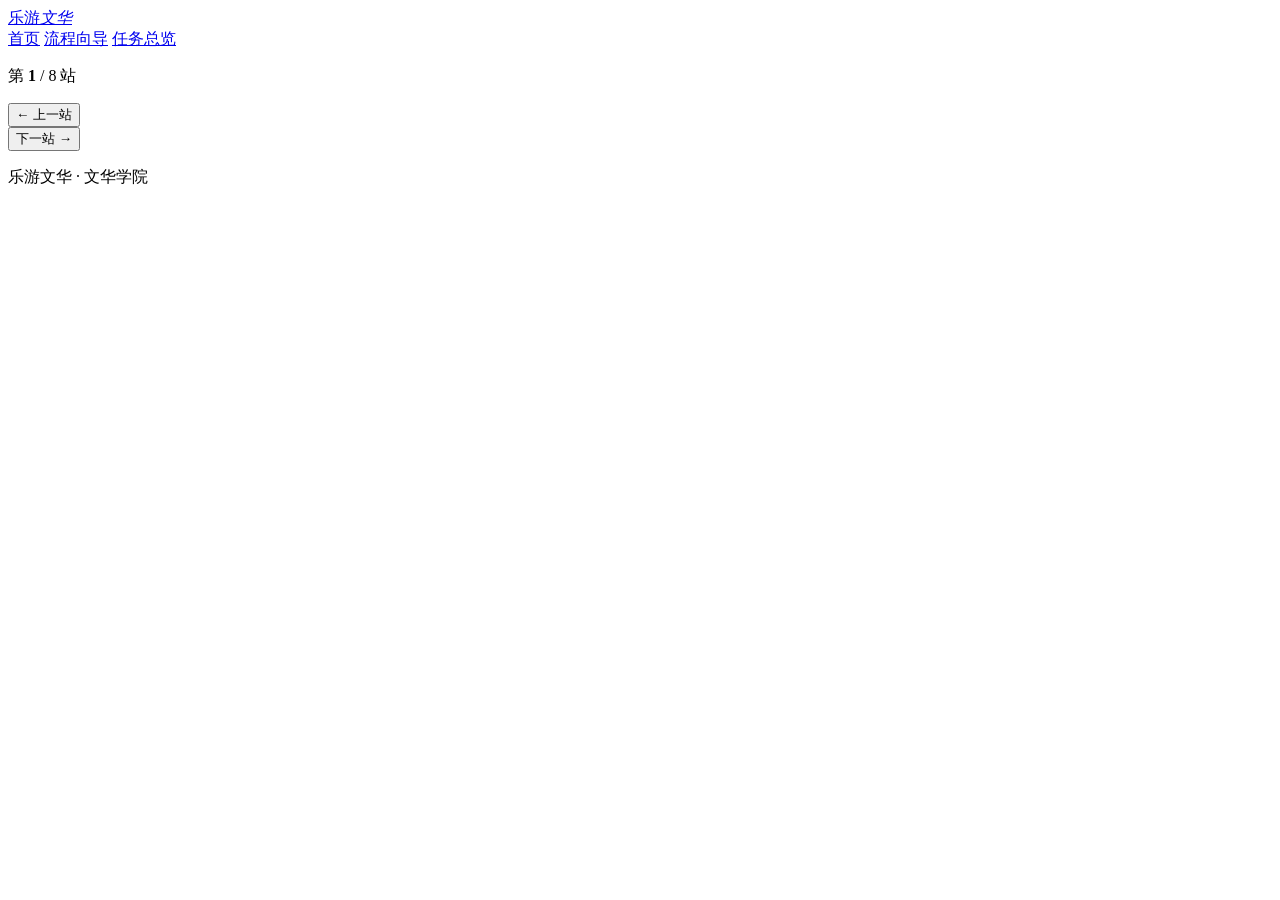
==== guide.html @ 614753ce "add guide.html" ====
<!DOCTYPE html>
<html lang="zh-CN">
<head>
  <meta charset="UTF-8">
  <meta name="viewport" content="width=device-width, initial-scale=1.0">
  <title>流程向导 · 乐游文华</title>
  <link rel="stylesheet" href="css/style.css">
</head>
<body data-page="guide">
  <div class="leaf-field" id="leafField"></div>

  <header class="nav">
    <div class="container nav-inner">
      <a class="brand" href="index.html">
        <span class="leaf-icon brand-leaf"></span>
        <span>乐游<em>文华</em></span>
      </a>
      <nav class="nav-links">
        <a href="index.html">首页</a>
        <a href="guide.html" class="active">流程向导</a>
        <a href="overview.html">任务总览</a>
      </nav>
    </div>
  </header>

  <main class="guide">
    <div class="container">
      <div class="progress-head">
        <p class="p-label">第 <strong id="curIdx">1</strong> / <span id="totalCount">8</span> 站</p>
        <div class="progress-track"><div class="progress-fill" id="progressFill"></div></div>
      </div>

      <div class="task-wrap">
        <div class="task-card" id="taskCard"></div>
      </div>

      <div class="task-nav">
        <button class="btn btn-ghost" id="prevBtn">← 上一站</button>
        <div class="dots" id="dots"></div>
        <button class="btn btn-primary" id="nextBtn">下一站 →</button>
      </div>
    </div>
  </main>

  <footer class="footer">
    <div class="leaf-icon f-leaf"></div>
    <p>乐游文华 · 文华学院</p>
    <p id="footDate"></p>
  </footer>

  <script src="js/data.js"></script>
  <script src="js/main.js"></script>
</body>
</html>
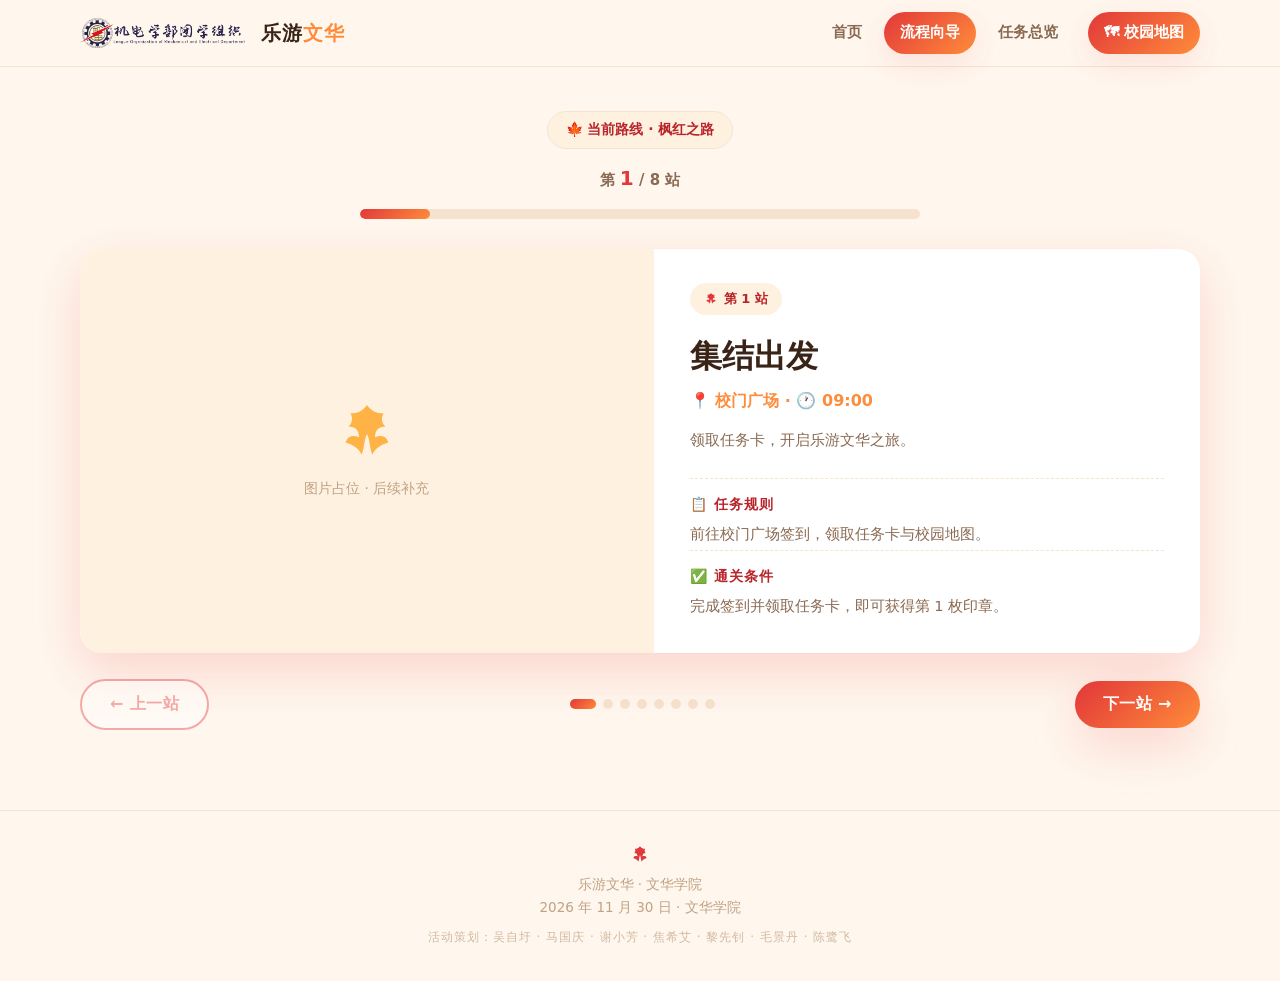
==== commit e3ad863a: "新增路线转盘抽取、校园地图页、页脚策划人名单，补全图片资源" ====
--- a/guide.html
+++ b/guide.html
@@ -12,13 +12,14 @@
   <header class="nav">
     <div class="container nav-inner">
       <a class="brand" href="index.html">
-        <span class="leaf-icon brand-leaf"></span>
+        <img class="brand-logo" src="images/logo.png" alt="团学标志">
         <span>乐游<em>文华</em></span>
       </a>
       <nav class="nav-links">
         <a href="index.html">首页</a>
         <a href="guide.html" class="active">流程向导</a>
         <a href="overview.html">任务总览</a>
+        <a href="map.html" class="map-entry">🗺 校园地图</a>
       </nav>
     </div>
   </header>
@@ -26,6 +27,7 @@
   <main class="guide">
     <div class="container">
       <div class="progress-head">
+        <p class="route-badge" id="routeBadge">🍁 当前路线 · 枫红之路</p>
         <p class="p-label">第 <strong id="curIdx">1</strong> / <span id="totalCount">8</span> 站</p>
         <div class="progress-track"><div class="progress-fill" id="progressFill"></div></div>
       </div>
--- a/css/style.css
+++ b/css/style.css
@@ -0,0 +1,595 @@
+/* ============================================================
+   乐游文华 · 全局样式
+   红橙主题 · 红枫元素 · 现代活泼 · 响应式
+   ============================================================ */
+
+/* ---------- 变量与重置 ---------- */
+:root {
+  --red: #e2383a;
+  --red-dark: #b8242a;
+  --red-deep: #8e1a1e;
+  --orange: #ff8c3a;
+  --orange-light: #ffb347;
+  --yellow: #ffd08a;
+  --grad: linear-gradient(135deg, #e2383a 0%, #ff8c3a 100%);
+  --grad-soft: linear-gradient(135deg, #ff7a3a 0%, #ffb347 100%);
+  --bg: #fff7ee;
+  --bg-warm: #fff1e0;
+  --card: #ffffff;
+  --ink: #3a2417;
+  --ink-soft: #8a6a52;
+  --ink-faint: #c0a284;
+  --line: #f5e3cf;
+  --shadow: 0 10px 32px rgba(226, 56, 58, 0.12);
+  --shadow-lg: 0 18px 50px rgba(226, 56, 58, 0.18);
+  --radius: 22px;
+  --radius-sm: 14px;
+}
+
+* { margin: 0; padding: 0; box-sizing: border-box; }
+
+html { scroll-behavior: smooth; }
+
+body {
+  font-family: "PingFang SC", "Microsoft YaHei", "Hiragino Sans GB", "Segoe UI", system-ui, sans-serif;
+  background: var(--bg);
+  color: var(--ink);
+  line-height: 1.7;
+  overflow-x: hidden;
+  min-height: 100vh;
+  -webkit-font-smoothing: antialiased;
+}
+
+a { color: inherit; text-decoration: none; }
+ul { list-style: none; }
+img { max-width: 100%; display: block; }
+button { font-family: inherit; cursor: pointer; border: none; }
+
+.container { width: min(1120px, 92%); margin: 0 auto; }
+
+/* 枫叶装饰层（背景飘落） */
+.leaf-field {
+  position: fixed;
+  inset: 0;
+  pointer-events: none;
+  z-index: 0;
+  overflow: hidden;
+}
+.leaf {
+  position: absolute;
+  top: -60px;
+  opacity: 0.4;
+  animation: leafFall linear infinite;
+  user-select: none;
+  filter: drop-shadow(0 2px 4px rgba(140, 30, 30, 0.25));
+}
+@keyframes leafFall {
+  0%   { transform: translateY(-8vh) rotate(0deg); opacity: 0; }
+  8%   { opacity: 0.4; }
+  100% { transform: translateY(110vh) rotate(360deg); opacity: 0; }
+}
+
+/* ---------- 导航栏 ---------- */
+.nav {
+  position: sticky;
+  top: 0;
+  z-index: 50;
+  background: rgba(255, 247, 238, 0.82);
+  backdrop-filter: blur(12px);
+  border-bottom: 1px solid var(--line);
+}
+.nav-inner {
+  display: flex;
+  align-items: center;
+  justify-content: space-between;
+  height: 66px;
+}
+.brand {
+  display: flex;
+  align-items: center;
+  gap: 10px;
+  font-weight: 800;
+  font-size: 20px;
+  letter-spacing: 1px;
+}
+.brand .brand-leaf { color: var(--red); width: 26px; height: 26px; }
+.brand .brand-logo { height: 34px; width: auto; object-fit: contain; }
+.brand em { font-style: normal; color: var(--orange); }
+.nav-links { display: flex; gap: 6px; }
+.nav-links a {
+  padding: 8px 16px;
+  border-radius: 999px;
+  font-weight: 600;
+  font-size: 15px;
+  color: var(--ink-soft);
+  transition: all .2s ease;
+}
+.nav-links a:hover { color: var(--red); background: var(--bg-warm); }
+.nav-links a.active {
+  color: #fff;
+  background: var(--grad);
+  box-shadow: var(--shadow);
+}
+
+/* ---------- 按钮 ---------- */
+.btn {
+  display: inline-flex;
+  align-items: center;
+  gap: 8px;
+  padding: 13px 28px;
+  border-radius: 999px;
+  font-size: 16px;
+  font-weight: 700;
+  letter-spacing: .5px;
+  transition: transform .18s ease, box-shadow .18s ease;
+}
+.btn-primary {
+  color: #fff;
+  background: var(--grad);
+  box-shadow: var(--shadow-lg);
+}
+.btn-primary:hover { transform: translateY(-2px); box-shadow: 0 22px 56px rgba(226,56,58,.26); }
+.btn-ghost {
+  color: var(--red);
+  background: #fff;
+  border: 2px solid var(--red);
+}
+.btn-ghost:hover { background: var(--bg-warm); }
+
+/* ---------- 首页 ---------- */
+.hero {
+  position: relative;
+  padding: 96px 0 80px;
+  text-align: center;
+  background:
+    linear-gradient(rgba(255, 247, 238, 0.8), rgba(255, 247, 238, 0.8)),
+    url("../images/bg-hero.jpg") center/cover no-repeat;
+}
+.hero .badge {
+  display: inline-flex;
+  align-items: center;
+  gap: 8px;
+  padding: 8px 18px;
+  border-radius: 999px;
+  background: var(--bg-warm);
+  color: var(--red-dark);
+  font-weight: 700;
+  font-size: 14px;
+  border: 1px solid var(--line);
+}
+.hero h1 {
+  font-size: clamp(44px, 9vw, 84px);
+  font-weight: 900;
+  letter-spacing: 4px;
+  margin: 22px 0 6px;
+  background: var(--grad);
+  -webkit-background-clip: text;
+  background-clip: text;
+  -webkit-text-fill-color: transparent;
+}
+.hero .slogan {
+  font-size: clamp(17px, 3vw, 22px);
+  color: var(--ink-soft);
+  font-weight: 600;
+  letter-spacing: 6px;
+  margin-bottom: 22px;
+}
+.hero .intro {
+  max-width: 640px;
+  margin: 0 auto 30px;
+  color: var(--ink-soft);
+  font-size: 16px;
+}
+.hero-actions { display: flex; gap: 14px; justify-content: center; flex-wrap: wrap; }
+
+/* 枫叶装饰元素（静态摆放） */
+.deco-leaf {
+  position: absolute;
+  width: 76px;
+  height: 76px;
+  opacity: 0.3;
+  pointer-events: none;
+  user-select: none;
+  filter: drop-shadow(0 4px 8px rgba(140, 30, 30, 0.2));
+}
+.hero .deco-1 { top: 24px; left: 5%; transform: rotate(-22deg); }
+.hero .deco-2 { top: 110px; right: 6%; transform: rotate(28deg); }
+.hero .deco-3 { bottom: 24px; left: 12%; transform: rotate(15deg); opacity: 0.22; }
+
+/* 信息条 */
+.info-strip {
+  display: flex;
+  gap: 14px;
+  justify-content: center;
+  flex-wrap: wrap;
+  margin-top: 46px;
+}
+.info-chip {
+  display: flex;
+  align-items: center;
+  gap: 10px;
+  padding: 12px 20px;
+  background: var(--card);
+  border-radius: var(--radius-sm);
+  box-shadow: var(--shadow);
+  font-weight: 600;
+}
+.info-chip .ico { font-size: 20px; }
+
+/* 章节标题 */
+.section { padding: 54px 0; position: relative; z-index: 1; }
+.section-title {
+  text-align: center;
+  font-size: clamp(26px, 5vw, 36px);
+  font-weight: 800;
+  margin-bottom: 10px;
+}
+.section-sub { text-align: center; color: var(--ink-soft); margin-bottom: 34px; }
+
+/* 特性三栏 */
+.features { display: grid; grid-template-columns: repeat(3, 1fr); gap: 20px; }
+.feature {
+  background: var(--card);
+  border-radius: var(--radius);
+  padding: 30px 26px;
+  box-shadow: var(--shadow);
+  text-align: center;
+  transition: transform .2s ease;
+}
+.feature:hover { transform: translateY(-5px); }
+.feature .f-ico {
+  width: 62px; height: 62px;
+  margin: 0 auto 16px;
+  border-radius: 18px;
+  background: var(--grad-soft);
+  color: #fff;
+  display: grid; place-items: center;
+  font-size: 28px;
+}
+.feature h3 { font-size: 19px; margin-bottom: 8px; }
+.feature p { color: var(--ink-soft); font-size: 14px; }
+
+/* ---------- 向导页 ---------- */
+.guide { padding: 44px 0 40px; position: relative; z-index: 1; }
+
+/* 顶部进度 */
+.progress-head { text-align: center; margin-bottom: 30px; }
+.progress-head .p-label { color: var(--ink-soft); font-weight: 600; font-size: 15px; }
+.progress-head .p-label strong { color: var(--red); font-size: 20px; }
+.progress-track {
+  position: relative;
+  height: 10px;
+  background: var(--line);
+  border-radius: 999px;
+  margin: 14px auto 0;
+  max-width: 560px;
+  overflow: hidden;
+}
+.progress-fill {
+  height: 100%;
+  width: 0%;
+  background: var(--grad);
+  border-radius: 999px;
+  transition: width .35s ease;
+}
+
+/* 任务卡 */
+.task-wrap { position: relative; min-height: 380px; }
+.task-card {
+  background: var(--card);
+  border-radius: var(--radius);
+  box-shadow: var(--shadow-lg);
+  overflow: hidden;
+  display: grid;
+  grid-template-columns: 1.05fr 1fr;
+  animation: cardIn .4s ease;
+}
+@keyframes cardIn {
+  from { opacity: 0; transform: translateY(16px); }
+  to   { opacity: 1; transform: translateY(0); }
+}
+.task-media { position: relative; background: var(--bg-warm); min-height: 320px; }
+.task-media img { width: 100%; height: 100%; object-fit: cover; }
+.media-ph {
+  width: 100%; height: 100%;
+  display: flex; flex-direction: column;
+  align-items: center; justify-content: center;
+  gap: 12px; color: var(--ink-faint);
+  padding: 40px;
+}
+.media-ph svg { color: var(--orange-light); }
+.media-ph p { font-size: 14px; }
+.task-body { padding: 34px 36px; display: flex; flex-direction: column; }
+.task-tag {
+  align-self: flex-start;
+  display: inline-flex;
+  align-items: center;
+  gap: 6px;
+  padding: 5px 14px;
+  border-radius: 999px;
+  background: var(--bg-warm);
+  color: var(--red-dark);
+  font-weight: 700;
+  font-size: 13px;
+  margin-bottom: 14px;
+}
+.task-tag .leaf-sm { width: 14px; height: 14px; color: var(--red); }
+.task-card h2 { font-size: clamp(24px, 4vw, 32px); font-weight: 800; margin-bottom: 4px; }
+.task-loc { display: flex; align-items: center; gap: 6px; color: var(--orange); font-weight: 700; font-size: 16px; margin-bottom: 14px; }
+.task-desc { color: var(--ink-soft); font-size: 15px; margin-bottom: 20px; }
+.task-block { border-top: 1px dashed var(--line); padding-top: 14px; margin-top: 4px; }
+.task-block h4 {
+  font-size: 14px; color: var(--red-dark); font-weight: 800;
+  margin-bottom: 5px; letter-spacing: 1px;
+}
+.task-block p { color: var(--ink-soft); font-size: 14.5px; }
+
+/* 向导导航 */
+.task-nav {
+  display: flex;
+  align-items: center;
+  justify-content: space-between;
+  margin-top: 26px;
+  gap: 12px;
+}
+.task-nav .btn { min-width: 120px; justify-content: center; }
+.task-nav .btn[disabled] { opacity: .4; pointer-events: none; }
+.dots { display: flex; gap: 7px; flex-wrap: wrap; justify-content: center; }
+.dot {
+  width: 10px; height: 10px;
+  border-radius: 50%;
+  background: var(--line);
+  transition: all .25s ease;
+  cursor: pointer;
+}
+.dot.active { width: 26px; border-radius: 999px; background: var(--grad); }
+.dot.done { background: var(--orange-light); }
+
+/* ---------- 总览页 ---------- */
+.overview { padding: 44px 0 20px; position: relative; z-index: 1; }
+.ov-list { display: grid; gap: 18px; margin-top: 8px; }
+.ov-item {
+  display: grid;
+  grid-template-columns: 62px 1fr auto;
+  align-items: center;
+  gap: 20px;
+  background: var(--card);
+  border-radius: var(--radius);
+  padding: 22px 26px;
+  box-shadow: var(--shadow);
+  transition: transform .18s ease, box-shadow .18s ease;
+}
+.ov-item:hover { transform: translateX(4px); box-shadow: var(--shadow-lg); }
+.ov-num {
+  width: 58px; height: 58px;
+  border-radius: 16px;
+  background: var(--grad-soft);
+  color: #fff;
+  display: grid; place-items: center;
+  font-size: 22px; font-weight: 800;
+  box-shadow: var(--shadow);
+}
+.ov-info h3 { font-size: 20px; font-weight: 800; margin-bottom: 3px; }
+.ov-meta { display: flex; gap: 16px; flex-wrap: wrap; color: var(--ink-soft); font-size: 14px; }
+.ov-meta span { display: inline-flex; align-items: center; gap: 5px; }
+.ov-meta .loc { color: var(--orange); font-weight: 700; }
+.ov-go {
+  color: var(--red);
+  font-weight: 700;
+  font-size: 14px;
+  white-space: nowrap;
+  display: inline-flex; align-items: center; gap: 5px;
+}
+
+/* ---------- 页脚 ---------- */
+.footer {
+  position: relative; z-index: 1;
+  margin-top: 40px;
+  padding: 34px 0;
+  text-align: center;
+  color: var(--ink-faint);
+  font-size: 13.5px;
+  border-top: 1px solid var(--line);
+}
+.footer .f-leaf { color: var(--red); width: 20px; height: 20px; margin: 0 auto 8px; }
+
+/* ---------- 响应式 ---------- */
+@media (max-width: 860px) {
+  .features { grid-template-columns: 1fr; }
+  .task-card { grid-template-columns: 1fr; }
+  .task-media { min-height: 200px; }
+  .ov-item { grid-template-columns: 54px 1fr; }
+  .ov-num { width: 50px; height: 50px; font-size: 19px; }
+  .ov-go { grid-column: 1 / -1; justify-content: center; }
+}
+@media (max-width: 560px) {
+  .nav-inner { height: 58px; }
+  .brand { font-size: 17px; }
+  .nav-links a { padding: 6px 12px; font-size: 13px; }
+  .hero { padding: 48px 0 40px; }
+  .deco-leaf { width: 46px; height: 46px; opacity: 0.2; }
+  .task-body { padding: 26px 22px; }
+  .task-nav { flex-direction: column; }
+  .task-nav .dots { order: 3; }
+}
+
+/* ---------- 转盘抽取（首页） ---------- */
+.lottery { padding-top: 20px; }
+.wheel-wrap {
+  position: relative;
+  width: 320px;
+  height: 320px;
+  margin: 8px auto 0;
+}
+.wheel {
+  position: absolute;
+  inset: 0;
+  border-radius: 50%;
+  border: 10px solid #fff;
+  box-shadow: 0 0 0 6px var(--orange-light), var(--shadow-lg);
+  will-change: transform;
+  /* 扇形背景 conic-gradient 由 JS 根据路线数量生成 */
+}
+.wheel::after {
+  content: "";
+  position: absolute;
+  top: 50%;
+  left: 50%;
+  width: 64px;
+  height: 64px;
+  transform: translate(-50%, -50%);
+  border-radius: 50%;
+  background: #fff;
+  box-shadow: var(--shadow);
+  z-index: 2;
+}
+.wheel-pointer {
+  position: absolute;
+  top: -18px;
+  left: 50%;
+  transform: translateX(-50%);
+  z-index: 3;
+  width: 0;
+  height: 0;
+  border-left: 16px solid transparent;
+  border-right: 16px solid transparent;
+  border-top: 30px solid var(--red-dark);
+  filter: drop-shadow(0 3px 4px rgba(0, 0, 0, 0.25));
+}
+.wheel-label {
+  position: absolute;
+  transform: translate(-50%, -50%);
+  color: #fff;
+  font-weight: 800;
+  font-size: 16px;
+  letter-spacing: 1px;
+  text-shadow: 0 1px 3px rgba(0, 0, 0, 0.28);
+  pointer-events: none;
+  z-index: 1;
+}
+.wheel-btn {
+  position: absolute;
+  left: 50%;
+  bottom: -16px;
+  transform: translateX(-50%);
+  z-index: 3;
+}
+.wheel-hint { text-align: center; color: var(--ink-soft); margin-top: 52px; }
+
+/* ---------- 结果弹窗 ---------- */
+.modal {
+  position: fixed;
+  inset: 0;
+  z-index: 100;
+  display: grid;
+  place-items: center;
+  padding: 20px;
+  visibility: hidden;
+  opacity: 0;
+  transition: opacity 0.25s ease, visibility 0.25s ease;
+}
+.modal.open { visibility: visible; opacity: 1; }
+.modal-backdrop {
+  position: absolute;
+  inset: 0;
+  background: rgba(58, 36, 23, 0.45);
+  backdrop-filter: blur(3px);
+}
+.modal-card {
+  position: relative;
+  background: var(--card);
+  border-radius: var(--radius);
+  box-shadow: var(--shadow-lg);
+  padding: 40px 36px;
+  text-align: center;
+  max-width: 460px;
+  width: 100%;
+  animation: cardIn 0.35s ease;
+}
+.modal-emoji { font-size: 54px; margin-bottom: 6px; }
+.modal-title { color: var(--ink-soft); font-weight: 700; font-size: 15px; letter-spacing: 2px; }
+.modal-route {
+  font-size: clamp(28px, 7vw, 38px);
+  font-weight: 900;
+  margin: 6px 0 12px;
+  background: var(--grad);
+  -webkit-background-clip: text;
+  background-clip: text;
+  -webkit-text-fill-color: transparent;
+}
+.modal-order {
+  color: var(--ink-soft);
+  font-size: 14px;
+  line-height: 1.9;
+  margin-bottom: 24px;
+}
+.modal-actions { display: flex; gap: 12px; justify-content: center; flex-wrap: wrap; }
+
+/* ---------- 向导页路线标签 ---------- */
+.route-badge {
+  display: inline-block;
+  padding: 6px 18px;
+  border-radius: 999px;
+  background: var(--bg-warm);
+  color: var(--red-dark);
+  font-weight: 700;
+  font-size: 14px;
+  border: 1px solid var(--line);
+  margin-bottom: 12px;
+}
+
+/* ---------- 转盘响应式 ---------- */
+@media (max-width: 560px) {
+  .wheel-wrap { width: 260px; height: 260px; }
+  .wheel-label { font-size: 13px; }
+}
+
+/* ---------- 右上角地图入口 ---------- */
+.nav-links a.map-entry {
+  margin-left: 8px;
+  background: var(--grad);
+  color: #fff;
+  font-weight: 700;
+  box-shadow: var(--shadow);
+  white-space: nowrap;
+}
+.nav-links a.map-entry:hover {
+  color: #fff;
+  background: var(--grad);
+  transform: translateY(-1px);
+  box-shadow: var(--shadow-lg);
+}
+
+/* ---------- 地图页 ---------- */
+.map-page {
+  padding: 44px 0 24px;
+  position: relative;
+  z-index: 1;
+}
+.map-wrap {
+  max-width: 720px;
+  margin: 0 auto;
+  border-radius: var(--radius);
+  overflow: hidden;
+  box-shadow: var(--shadow-lg);
+  border: 6px solid #fff;
+  background: var(--card);
+}
+.map-wrap img {
+  width: 100%;
+  height: auto;
+  display: block;
+}
+
+/* 地图入口移动端收紧 */
+@media (max-width: 560px) {
+  .nav-links a.map-entry { padding: 6px 10px; }
+}
+
+/* ---------- 页脚策划人（低调展示） ---------- */
+.footer-crew {
+  margin-top: 8px;
+  font-size: 12px;
+  opacity: 0.72;
+  letter-spacing: 1px;
+}
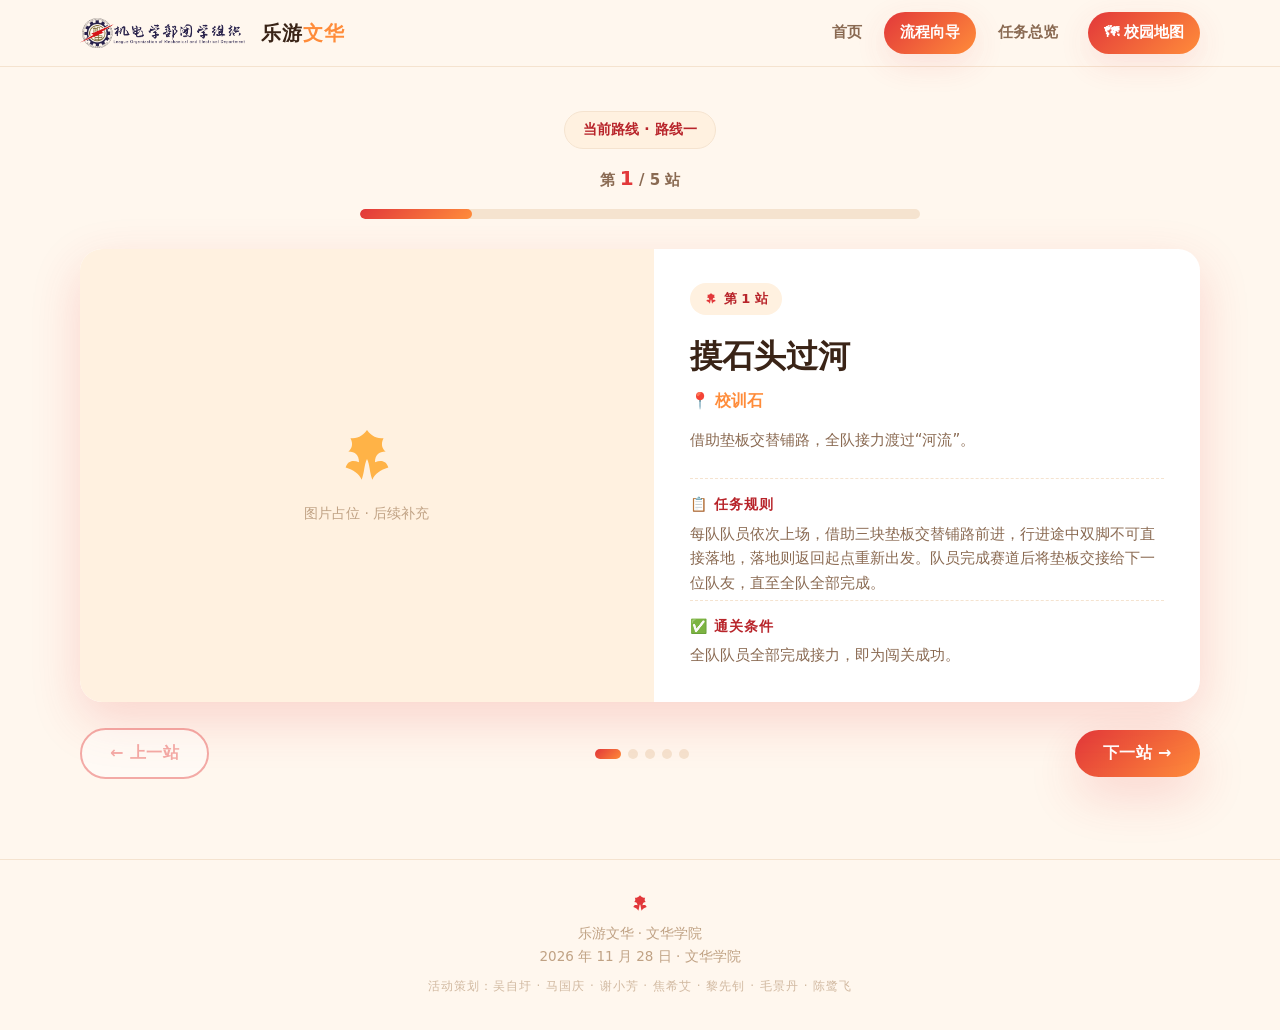
==== commit be7a66fc: "更新游戏路线与内容：10个游戏、5条路线，移除首页转盘抽取" ====
--- a/guide.html
+++ b/guide.html
@@ -15,19 +15,22 @@
         <img class="brand-logo" src="images/logo.png" alt="团学标志">
         <span>乐游<em>文华</em></span>
       </a>
-      <nav class="nav-links">
+      <nav class="nav-links" id="navLinks">
         <a href="index.html">首页</a>
         <a href="guide.html" class="active">流程向导</a>
         <a href="overview.html">任务总览</a>
         <a href="map.html" class="map-entry">🗺 校园地图</a>
       </nav>
+      <button class="nav-toggle" id="navToggle" aria-label="打开菜单" aria-expanded="false" aria-controls="navLinks">
+        <span></span><span></span><span></span>
+      </button>
     </div>
   </header>
 
   <main class="guide">
     <div class="container">
       <div class="progress-head">
-        <p class="route-badge" id="routeBadge">🍁 当前路线 · 枫红之路</p>
+        <p class="route-badge" id="routeBadge">当前路线 · 路线一</p>
         <p class="p-label">第 <strong id="curIdx">1</strong> / <span id="totalCount">8</span> 站</p>
         <div class="progress-track"><div class="progress-fill" id="progressFill"></div></div>
       </div>
--- a/css/style.css
+++ b/css/style.css
@@ -413,117 +413,51 @@
   .task-nav .dots { order: 3; }
 }
 
-/* ---------- 转盘抽取（首页） ---------- */
-.lottery { padding-top: 20px; }
-.wheel-wrap {
-  position: relative;
-  width: 320px;
-  height: 320px;
-  margin: 8px auto 0;
-}
-.wheel {
-  position: absolute;
-  inset: 0;
-  border-radius: 50%;
-  border: 10px solid #fff;
-  box-shadow: 0 0 0 6px var(--orange-light), var(--shadow-lg);
-  will-change: transform;
-  /* 扇形背景 conic-gradient 由 JS 根据路线数量生成 */
-}
-.wheel::after {
-  content: "";
-  position: absolute;
-  top: 50%;
-  left: 50%;
-  width: 64px;
-  height: 64px;
-  transform: translate(-50%, -50%);
-  border-radius: 50%;
-  background: #fff;
-  box-shadow: var(--shadow);
-  z-index: 2;
-}
-.wheel-pointer {
-  position: absolute;
-  top: -18px;
-  left: 50%;
-  transform: translateX(-50%);
-  z-index: 3;
-  width: 0;
-  height: 0;
-  border-left: 16px solid transparent;
-  border-right: 16px solid transparent;
-  border-top: 30px solid var(--red-dark);
-  filter: drop-shadow(0 3px 4px rgba(0, 0, 0, 0.25));
-}
-.wheel-label {
-  position: absolute;
-  transform: translate(-50%, -50%);
-  color: #fff;
-  font-weight: 800;
-  font-size: 16px;
-  letter-spacing: 1px;
-  text-shadow: 0 1px 3px rgba(0, 0, 0, 0.28);
-  pointer-events: none;
-  z-index: 1;
-}
-.wheel-btn {
-  position: absolute;
-  left: 50%;
-  bottom: -16px;
-  transform: translateX(-50%);
-  z-index: 3;
-}
-.wheel-hint { text-align: center; color: var(--ink-soft); margin-top: 52px; }
-
-/* ---------- 结果弹窗 ---------- */
-.modal {
-  position: fixed;
-  inset: 0;
-  z-index: 100;
+/* ---------- 首页路线列表 ---------- */
+.route-list {
+  display: grid;
+  grid-template-columns: repeat(2, 1fr);
+  gap: 20px;
+}
+.route-card {
+  display: flex;
+  flex-direction: column;
+  gap: 14px;
+  background: var(--card);
+  border-radius: var(--radius);
+  padding: 26px 28px;
+  box-shadow: var(--shadow);
+  transition: transform .18s ease, box-shadow .18s ease;
+}
+.route-card:hover { transform: translateY(-5px); box-shadow: var(--shadow-lg); }
+.route-head { display: flex; align-items: center; gap: 12px; }
+.route-num {
+  width: 44px;
+  height: 44px;
+  flex: none;
+  border-radius: 14px;
+  background: var(--grad);
+  color: #fff;
   display: grid;
   place-items: center;
-  padding: 20px;
-  visibility: hidden;
-  opacity: 0;
-  transition: opacity 0.25s ease, visibility 0.25s ease;
-}
-.modal.open { visibility: visible; opacity: 1; }
-.modal-backdrop {
-  position: absolute;
-  inset: 0;
-  background: rgba(58, 36, 23, 0.45);
-  backdrop-filter: blur(3px);
-}
-.modal-card {
-  position: relative;
-  background: var(--card);
-  border-radius: var(--radius);
-  box-shadow: var(--shadow-lg);
-  padding: 40px 36px;
-  text-align: center;
-  max-width: 460px;
-  width: 100%;
-  animation: cardIn 0.35s ease;
-}
-.modal-emoji { font-size: 54px; margin-bottom: 6px; }
-.modal-title { color: var(--ink-soft); font-weight: 700; font-size: 15px; letter-spacing: 2px; }
-.modal-route {
-  font-size: clamp(28px, 7vw, 38px);
-  font-weight: 900;
-  margin: 6px 0 12px;
-  background: var(--grad);
-  -webkit-background-clip: text;
-  background-clip: text;
-  -webkit-text-fill-color: transparent;
-}
-.modal-order {
-  color: var(--ink-soft);
+  font-size: 20px;
+  font-weight: 800;
+  box-shadow: var(--shadow);
+}
+.route-head h3 { font-size: 20px; font-weight: 800; }
+.route-path { color: var(--ink-soft); font-size: 14px; line-height: 1.9; }
+.route-go {
+  align-self: flex-start;
+  color: var(--red);
+  font-weight: 700;
   font-size: 14px;
-  line-height: 1.9;
-  margin-bottom: 24px;
-}
-.modal-actions { display: flex; gap: 12px; justify-content: center; flex-wrap: wrap; }
+  display: inline-flex;
+  align-items: center;
+  gap: 5px;
+}
+@media (max-width: 860px) {
+  .route-list { grid-template-columns: 1fr; }
+}
 
 /* ---------- 向导页路线标签 ---------- */
 .route-badge {
@@ -536,12 +470,6 @@
   font-size: 14px;
   border: 1px solid var(--line);
   margin-bottom: 12px;
-}
-
-/* ---------- 转盘响应式 ---------- */
-@media (max-width: 560px) {
-  .wheel-wrap { width: 260px; height: 260px; }
-  .wheel-label { font-size: 13px; }
 }
 
 /* ---------- 右上角地图入口 ---------- */
@@ -593,3 +521,63 @@
   opacity: 0.72;
   letter-spacing: 1px;
 }
+
+/* ---------- 导航栏移动端汉堡菜单 ---------- */
+.nav-toggle {
+  display: none;
+  flex-direction: column;
+  justify-content: center;
+  gap: 5px;
+  width: 42px;
+  height: 42px;
+  padding: 10px 9px;
+  background: transparent;
+  border: none;
+  border-radius: 10px;
+  cursor: pointer;
+  -webkit-tap-highlight-color: transparent;
+}
+.nav-toggle span {
+  display: block;
+  width: 100%;
+  height: 2.5px;
+  border-radius: 2px;
+  background: var(--red-dark);
+  transition: transform .25s ease, opacity .2s ease;
+}
+.nav.open .nav-toggle span:nth-child(1) { transform: translateY(7.5px) rotate(45deg); }
+.nav.open .nav-toggle span:nth-child(2) { opacity: 0; }
+.nav.open .nav-toggle span:nth-child(3) { transform: translateY(-7.5px) rotate(-45deg); }
+
+@media (max-width: 640px) {
+  .nav-toggle { display: flex; }
+  .nav-links {
+    position: absolute;
+    top: 100%;
+    left: 0;
+    right: 0;
+    flex-direction: column;
+    align-items: stretch;
+    gap: 4px;
+    padding: 12px 5vw 20px;
+    background: rgba(255, 247, 238, 0.98);
+    backdrop-filter: blur(14px);
+    border-bottom: 1px solid var(--line);
+    box-shadow: var(--shadow-lg);
+    opacity: 0;
+    visibility: hidden;
+    transform: translateY(-10px);
+    transition: opacity .22s ease, transform .22s ease, visibility .22s ease;
+  }
+  .nav.open .nav-links {
+    opacity: 1;
+    visibility: visible;
+    transform: translateY(0);
+  }
+  .nav-links a {
+    text-align: center;
+    padding: 13px 16px;
+    font-size: 16px;
+  }
+  .nav-links a.map-entry { margin-left: 0; padding: 13px 16px; }
+}
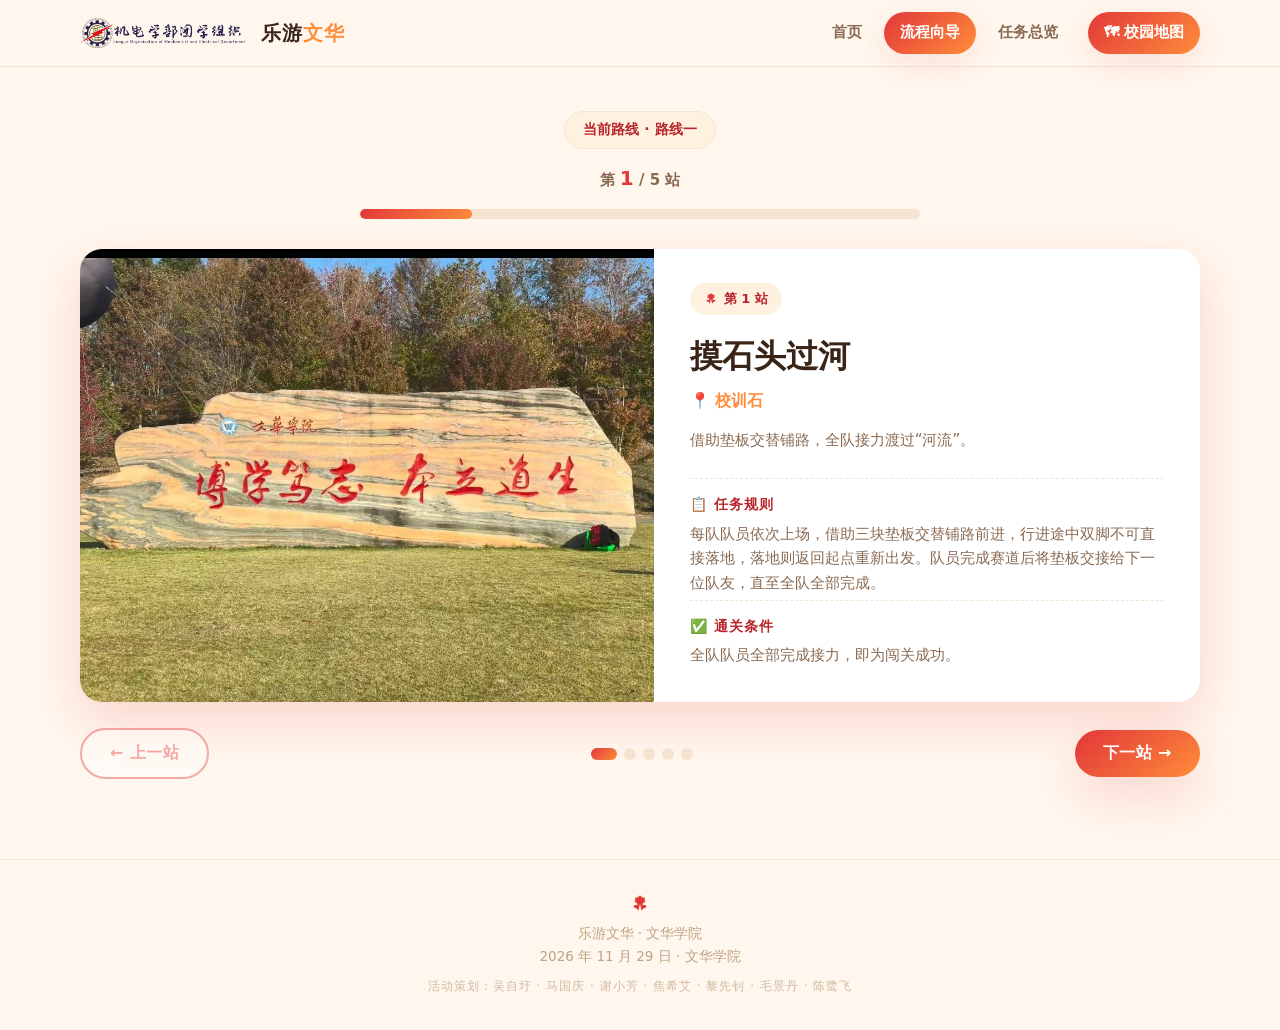
==== commit 6915c9ef: "手机端适配：优化触控目标/锚点定位/字号与iOS细节；地点由工程实训楼改为体育馆并更新图片" ====
--- a/guide.html
+++ b/guide.html
@@ -3,6 +3,9 @@
 <head>
   <meta charset="UTF-8">
   <meta name="viewport" content="width=device-width, initial-scale=1.0">
+  <meta name="theme-color" content="#e2383a">
+  <meta name="apple-mobile-web-app-capable" content="yes">
+  <link rel="apple-touch-icon" href="images/logo.png">
   <title>流程向导 · 乐游文华</title>
   <link rel="stylesheet" href="css/style.css">
 </head>
--- a/css/style.css
+++ b/css/style.css
@@ -28,7 +28,7 @@
 
 * { margin: 0; padding: 0; box-sizing: border-box; }
 
-html { scroll-behavior: smooth; }
+html { scroll-behavior: smooth; scroll-padding-top: 84px; }
 
 body {
   font-family: "PingFang SC", "Microsoft YaHei", "Hiragino Sans GB", "Segoe UI", system-ui, sans-serif;
@@ -38,9 +38,12 @@
   overflow-x: hidden;
   min-height: 100vh;
   -webkit-font-smoothing: antialiased;
+  -webkit-text-size-adjust: 100%;
+  text-size-adjust: 100%;
 }
 
 a { color: inherit; text-decoration: none; }
+a, button { -webkit-tap-highlight-color: transparent; }
 ul { list-style: none; }
 img { max-width: 100%; display: block; }
 button { font-family: inherit; cursor: pointer; border: none; }
@@ -290,6 +293,7 @@
 }
 .task-media { position: relative; background: var(--bg-warm); min-height: 320px; }
 .task-media img { width: 100%; height: 100%; object-fit: cover; }
+.task-media img.portrait { object-fit: contain; }
 .media-ph {
   width: 100%; height: 100%;
   display: flex; flex-direction: column;
@@ -336,11 +340,17 @@
 .task-nav .btn[disabled] { opacity: .4; pointer-events: none; }
 .dots { display: flex; gap: 7px; flex-wrap: wrap; justify-content: center; }
 .dot {
-  width: 10px; height: 10px;
+  position: relative;
+  width: 12px; height: 12px;
   border-radius: 50%;
   background: var(--line);
   transition: all .25s ease;
   cursor: pointer;
+}
+.dot::after {
+  content: "";
+  position: absolute;
+  inset: -7px;
 }
 .dot.active { width: 26px; border-radius: 999px; background: var(--grad); }
 .dot.done { background: var(--orange-light); }
@@ -398,6 +408,8 @@
   .features { grid-template-columns: 1fr; }
   .task-card { grid-template-columns: 1fr; }
   .task-media { min-height: 200px; }
+  .task-media img { height: 220px; }
+  .task-media img.portrait { height: auto; }
   .ov-item { grid-template-columns: 54px 1fr; }
   .ov-num { width: 50px; height: 50px; font-size: 19px; }
   .ov-go { grid-column: 1 / -1; justify-content: center; }
@@ -405,12 +417,17 @@
 @media (max-width: 560px) {
   .nav-inner { height: 58px; }
   .brand { font-size: 17px; }
-  .nav-links a { padding: 6px 12px; font-size: 13px; }
+  .task-desc { font-size: 16px; }
+  .task-block p { font-size: 15px; }
+  .feature p { font-size: 15px; }
+  .route-path { font-size: 15px; }
   .hero { padding: 48px 0 40px; }
   .deco-leaf { width: 46px; height: 46px; opacity: 0.2; }
+  .section { padding: 40px 0; }
   .task-body { padding: 26px 22px; }
-  .task-nav { flex-direction: column; }
-  .task-nav .dots { order: 3; }
+  .task-nav { flex-wrap: wrap; }
+  .task-nav .btn { flex: 1; min-width: 0; }
+  .task-nav .dots { order: -1; width: 100%; }
 }
 
 /* ---------- 首页路线列表 ---------- */
@@ -528,8 +545,8 @@
   flex-direction: column;
   justify-content: center;
   gap: 5px;
-  width: 42px;
-  height: 42px;
+  width: 44px;
+  height: 44px;
   padding: 10px 9px;
   background: transparent;
   border: none;
@@ -581,3 +598,9 @@
   }
   .nav-links a.map-entry { margin-left: 0; padding: 13px 16px; }
 }
+
+/* 横屏矮屏（手机横放）收紧首页首屏 */
+@media (max-height: 520px) and (orientation: landscape) {
+  .hero { padding: 36px 0 28px; }
+  .hero .intro { margin-bottom: 18px; }
+}
